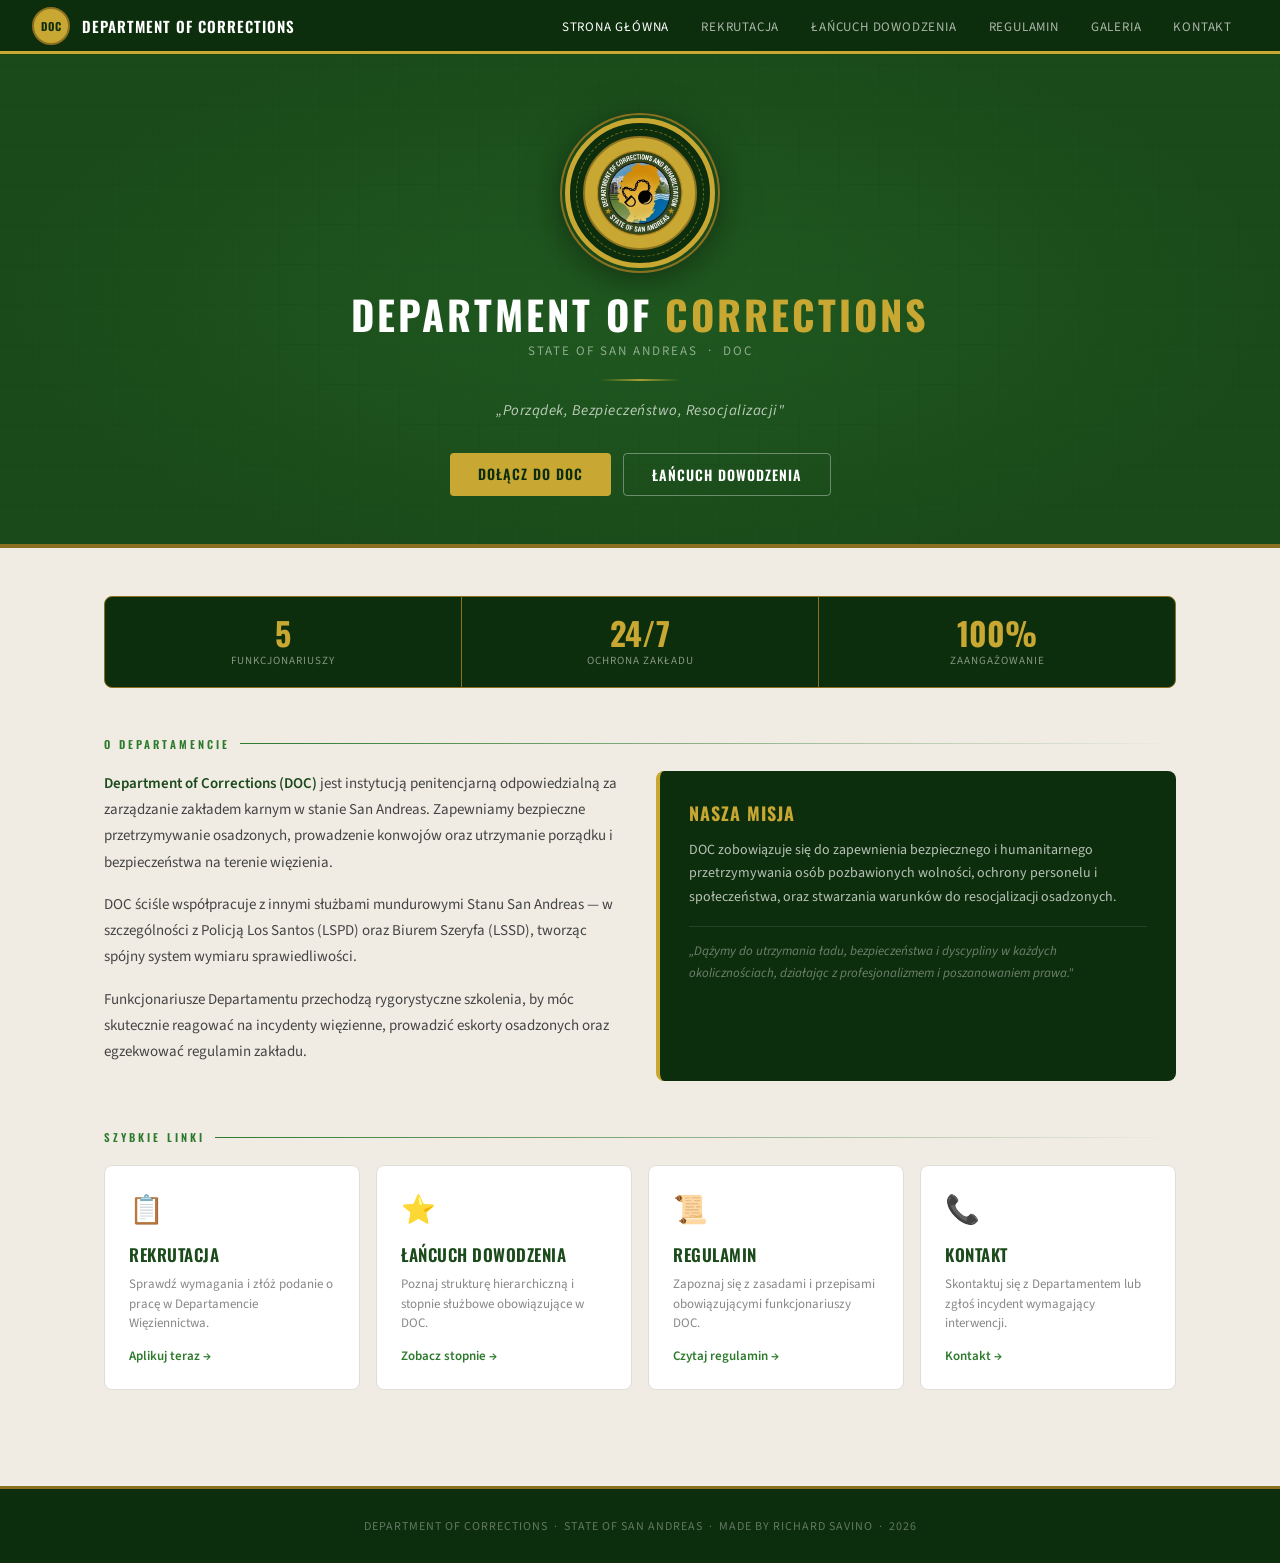
==== index.html @ b1333fed "Add files via upload" ====
﻿<!DOCTYPE html>
<html lang="pl">
<head>
<meta charset="UTF-8">
<meta name="viewport" content="width=device-width, initial-scale=1.0">
<title>DOC – Strona Główna</title>
<link href="https://fonts.googleapis.com/css2?family=Oswald:wght@400;500;600;700&family=Source+Sans+3:ital,wght@0,300;0,400;0,600;1,400&display=swap" rel="stylesheet">
<link rel="stylesheet" href="styles.css">
</head>
<body>

<nav class="topbar">
  <a class="topbar-brand" href="index.html">
    <div class="topbar-logo" title="Kliknij, aby dodać własne logo (PPM usuwa)">
  <span class="topbar-logo-text">DOC</span>
  <img class="topbar-logo-image" alt="Logo DOC">
</div>
    <div class="topbar-name">Department of Corrections</div>
  </a>
  <ul class="topbar-nav">
    <li><a href="index.html" class="active">Strona Główna</a></li>
    <li><a href="rekrutacja.html">Rekrutacja</a></li>
    <li><a href="lancuch-dowodzenia.html">Łańcuch Dowodzenia</a></li>
    <li><a href="regulamin.html">Regulamin</a></li>
    <li><a href="galeria.html">Galeria</a></li>
    <li><a href="kontakt.html">Kontakt</a></li>
  </ul>
</nav>

<div class="hero">
  <div class="hero-seal">
    <div class="hero-seal-ring"></div>
    <div class="hero-ring2"></div>
<div class="hero-seal-inner">
  <img src="src/Doc3.png" alt="Logo DOC" style="width:80%; height:80%; object-fit:contain;">
</div>
  </div>
  <h1>Department of <span>Corrections</span></h1>
  <div class="hero-sub">State of San Andreas &nbsp;·&nbsp; DOC</div>
  <div class="hero-divider"></div>
  <div class="hero-tagline">„Porządek, Bezpieczeństwo, Resocjalizacji"</div>
  <div class="hero-btns">
    <a href="rekrutacja.html" class="btn-primary">Dołącz do DOC</a>
    <a href="lancuch-dowodzenia.html" class="btn-outline">Łańcuch Dowodzenia</a>
  </div>
</div>

<div class="layout">

  <div class="stat-strip">
    <div class="stat-item">
      <div class="stat-num">5</div>
      <div class="stat-label">Funkcjonariuszy</div>
    </div>
    <div class="stat-item">
      <div class="stat-num">24/7</div>
      <div class="stat-label">Ochrona zakładu</div>
    </div>
    <div class="stat-item">
      <div class="stat-num">100%</div>
      <div class="stat-label">Zaangażowanie</div>
    </div>
  </div>

  <div class="sec-heading">O Departamencie</div>
  <div class="about-grid">
    <div class="about-text">
      <p><strong>Department of Corrections (DOC)</strong> jest instytucją penitencjarną odpowiedzialną za zarządzanie zakładem karnym w stanie San Andreas. Zapewniamy bezpieczne przetrzymywanie osadzonych, prowadzenie konwojów oraz utrzymanie porządku i bezpieczeństwa na terenie więzienia.</p>
      <p>DOC ściśle współpracuje z innymi służbami mundurowymi Stanu San Andreas — w szczególności z Policją Los Santos (LSPD) oraz Biurem Szeryfa (LSSD), tworząc spójny system wymiaru sprawiedliwości.</p>
      <p>Funkcjonariusze Departamentu przechodzą rygorystyczne szkolenia, by móc skutecznie reagować na incydenty więzienne, prowadzić eskorty osadzonych oraz egzekwować regulamin zakładu.</p>
    </div>
    <div class="mission-box">
      <h3>Nasza Misja</h3>
      <p>DOC zobowiązuje się do zapewnienia bezpiecznego i humanitarnego przetrzymywania osób pozbawionych wolności, ochrony personelu i społeczeństwa, oraz stwarzania warunków do resocjalizacji osadzonych.</p>
      <p class="quote">„Dążymy do utrzymania ładu, bezpieczeństwa i dyscypliny w każdych okolicznościach, działając z profesjonalizmem i poszanowaniem prawa."</p>
    </div>
  </div>

  <div class="sec-heading">Szybkie Linki</div>
  <div class="cards">
    <a href="rekrutacja.html" class="card">
      <div class="card-icon">📋</div>
      <h3>Rekrutacja</h3>
      <p>Sprawdź wymagania i złóż podanie o pracę w Departamencie Więziennictwa.</p>
      <div class="card-arrow">Aplikuj teraz →</div>
    </a>
    <a href="lancuch-dowodzenia.html" class="card">
      <div class="card-icon">⭐</div>
      <h3>Łańcuch Dowodzenia</h3>
      <p>Poznaj strukturę hierarchiczną i stopnie służbowe obowiązujące w DOC.</p>
      <div class="card-arrow">Zobacz stopnie →</div>
    </a>
    <a href="regulamin.html" class="card">
      <div class="card-icon">📜</div>
      <h3>Regulamin</h3>
      <p>Zapoznaj się z zasadami i przepisami obowiązującymi funkcjonariuszy DOC.</p>
      <div class="card-arrow">Czytaj regulamin →</div>
    </a>
    <a href="kontakt.html" class="card">
      <div class="card-icon">📞</div>
      <h3>Kontakt</h3>
      <p>Skontaktuj się z Departamentem lub zgłoś incydent wymagający interwencji.</p>
      <div class="card-arrow">Kontakt →</div>
    </a>
  </div>

</div>

<footer>
  <p>Department of Corrections &nbsp;·&nbsp; State of San Andreas &nbsp;·&nbsp; made by Richard Savino &nbsp;·&nbsp; 2026</p>
</footer>

<script>
</script>
</body>
</html>
---- styles.css ----
:root {
  --g-darkest: #0d2e0d;
  --g-dark: #1a4a1a;
  --g-mid: #2d7a2d;
  --g-light: #4a9a4a;
  --g-pale: #e8f5e8;
  --gold: #c8a832;
  --gold-light: #e8c84a;
  --gold-dark: #8a7020;
  --cream: #f5f0e8;
  --bg: #f0ece4;
  --text: #1a1a1a;
  --text-mid: #444;
  --text-light: #888;
  --white: #fff;
}

* { margin:0; padding:0; box-sizing:border-box; }

body {
  font-family: 'Source Sans 3', sans-serif;
  background: var(--bg);
  color: var(--text);
  display: flex;
  flex-direction: column;
  min-height: 100vh;
}

/* TOPBAR */
.topbar {
  background: var(--g-darkest);
  border-bottom: 3px solid var(--gold);
  padding: 0 2rem;
  display: flex;
  align-items: center;
  justify-content: space-between;
  height: 54px;
  position: sticky;
  top: 0;
  z-index: 100;
}

.topbar-brand {
  display: flex;
  align-items: center;
  gap: 12px;
  text-decoration: none;
}

.topbar-logo {
  width: 38px;
  height: 38px;
  border-radius: 50%;
  background: var(--gold);
  display: flex;
  align-items: center;
  justify-content: center;
  font-family: 'Oswald', sans-serif;
  font-size: 11px;
  font-weight: 700;
  color: var(--g-darkest);
  letter-spacing: 1px;
  border: 2px solid var(--gold-dark);
  flex-shrink: 0;
  position: relative;
  overflow: hidden;
  cursor: pointer;
}

.topbar-logo-image {
  width: 100%;
  height: 100%;
  object-fit: cover;
  display: none;
}

.topbar-logo.has-image .topbar-logo-image { display: block; }
.topbar-logo.has-image .topbar-logo-text { display: none; }

.topbar-name {
  font-family: 'Oswald', sans-serif;
  font-size: 15px;
  font-weight: 600;
  color: #fff;
  letter-spacing: 1px;
  text-transform: uppercase;
}

.topbar-nav {
  display: flex;
  list-style: none;
}

.topbar-nav a {
  display: block;
  padding: 0 1rem;
  height: 54px;
  line-height: 54px;
  color: rgba(255, 255, 255, .65);
  text-decoration: none;
  font-size: 13px;
  font-weight: 400;
  text-transform: uppercase;
  letter-spacing: .8px;
  border-bottom: 3px solid transparent;
  margin-bottom: -3px;
  transition: color .2s, border-color .2s;
}

.topbar-nav a:hover, .topbar-nav a.active {
  color: #fff;
  border-bottom-color: var(--gold);
}

/* PAGE HEADER (Subpages) */
.page-header {
  background: var(--g-dark);
  padding: 2.5rem 2rem;
  border-bottom: 3px solid var(--gold-dark);
}

.page-header-inner {
  max-width: 1120px;
  margin: 0 auto;
}

.breadcrumb {
  font-size: 12px;
  color: rgba(255, 255, 255, .5);
  text-transform: uppercase;
  letter-spacing: .8px;
  margin-bottom: .6rem;
}

.breadcrumb a {
  color: rgba(255, 255, 255, .45);
  text-decoration: none;
}

.breadcrumb span { color: var(--gold); }

h1 {
  font-family: 'Oswald', sans-serif;
  font-size: 34px;
  color: #fff;
  text-transform: uppercase;
  letter-spacing: 2px;
}

.sub {
  color: rgba(255, 255, 255, .65);
  margin-top: .4rem;
}

/* LAYOUT */
.layout {
  max-width: 1120px;
  margin: 0 auto;
  padding: 3rem 1.5rem;
  width: 100%;
}

/* HERO (index.html) */
.hero {
  background: var(--g-dark);
  background-image: repeating-linear-gradient(0deg, transparent, transparent 39px, rgba(0, 0, 0, .07) 40px), repeating-linear-gradient(90deg, transparent, transparent 39px, rgba(0, 0, 0, .07) 40px);
  padding: 4rem 2rem 3rem;
  text-align: center;
  position: relative;
  overflow: hidden;
  border-bottom: 4px solid var(--gold-dark);
}

.hero::before {
  content: '';
  position: absolute;
  inset: 0;
  background: radial-gradient(ellipse 70% 80% at 50% 50%, rgba(45, 122, 45, .3) 0%, transparent 70%);
  pointer-events: none;
}

.hero-seal {
  width: 150px;
  height: 150px;
  border-radius: 50%;
  background: var(--g-darkest);
  border: 5px solid var(--gold);
  box-shadow: 0 0 0 3px var(--g-dark), 0 0 0 5px var(--gold-dark), 0 8px 40px rgba(0, 0, 0, .5);
  display: flex;
  align-items: center;
  justify-content: center;
  margin: 0 auto 1.5rem;
  position: relative;
}

.hero-seal-inner {
  width: 114px;
  height: 114px;
  border-radius: 50%;
  background: var(--gold);
  display: flex;
  align-items: center;
  justify-content: center;
  flex-direction: column;
  border: 2px solid var(--gold-dark);
}

.hero-seal-emoji {
  font-size: 40px;
  line-height: 1;
}

.hero-seal-text {
  font-family: 'Oswald', sans-serif;
  font-size: 9px;
  font-weight: 700;
  color: var(--g-darkest);
  letter-spacing: 2px;
  margin-top: 3px;
}

.hero-seal-ring {
  position: absolute;
  inset: 6px;
  border-radius: 50%;
  border: 1.5px dashed rgba(200, 168, 50, .5);
  animation: spin 30s linear infinite;
}

@keyframes spin { to { transform: rotate(360deg); } }

.hero-ring2 {
  position: absolute;
  inset: 14px;
  border-radius: 50%;
  border: 1px dotted rgba(200, 168, 50, .25);
  animation: spin 18s linear infinite reverse;
}

.hero h1 {
  font-family: 'Oswald', sans-serif;
  font-size: 40px;
  font-weight: 700;
  color: #fff;
  text-transform: uppercase;
  letter-spacing: 3px;
  line-height: 1.1;
  position: relative;
}

.hero h1 span { color: var(--gold); }

.hero-sub {
  font-size: 13px;
  color: rgba(255, 255, 255, .5);
  text-transform: uppercase;
  letter-spacing: 2px;
  margin-top: 6px;
  position: relative;
}

.hero-divider {
  width: 80px;
  height: 2px;
  background: linear-gradient(to right, transparent, var(--gold), transparent);
  margin: 1.2rem auto;
}

.hero-tagline {
  font-size: 15px;
  color: rgba(255, 255, 255, .7);
  font-style: italic;
  letter-spacing: .5px;
  position: relative;
}

.hero-btns {
  display: flex;
  gap: 12px;
  justify-content: center;
  margin-top: 2rem;
  position: relative;
  flex-wrap: wrap;
}

.btn-primary {
  background: var(--gold);
  color: var(--g-darkest);
  font-family: 'Oswald', sans-serif;
  font-size: 14px;
  font-weight: 600;
  text-transform: uppercase;
  letter-spacing: 1px;
  padding: 10px 28px;
  border-radius: 4px;
  text-decoration: none;
  border: none;
  cursor: pointer;
  transition: background .2s, transform .15s;
}

.btn-primary:hover {
  background: var(--gold-light);
  transform: translateY(-1px);
}

.btn-outline {
  background: transparent;
  color: #fff;
  font-family: 'Oswald', sans-serif;
  font-size: 14px;
  font-weight: 600;
  text-transform: uppercase;
  letter-spacing: 1px;
  padding: 10px 28px;
  border-radius: 4px;
  text-decoration: none;
  border: 1.5px solid rgba(255, 255, 255, .35);
  cursor: pointer;
  transition: border-color .2s, transform .15s;
}

.btn-outline:hover {
  border-color: #fff;
  transform: translateY(-1px);
}

/* STAT STRIP */
.stat-strip {
  display: grid;
  grid-template-columns: repeat(auto-fit, minmax(160px, 1fr));
  gap: 1px;
  background: var(--gold-dark);
  border: 1px solid var(--gold-dark);
  border-radius: 8px;
  overflow: hidden;
  margin-bottom: 3rem;
}

.stat-item {
  background: var(--g-darkest);
  padding: 1.2rem 1.5rem;
  text-align: center;
}

.stat-num {
  font-family: 'Oswald', sans-serif;
  font-size: 32px;
  font-weight: 700;
  color: var(--gold);
  line-height: 1;
}

.stat-label {
  font-size: 11px;
  color: rgba(255, 255, 255, .5);
  text-transform: uppercase;
  letter-spacing: 1px;
  margin-top: 4px;
}

/* SECTION HEADING */
.sec-heading {
  font-family: 'Oswald', sans-serif;
  font-size: 11px;
  font-weight: 600;
  text-transform: uppercase;
  letter-spacing: 3px;
  color: var(--g-mid);
  margin-bottom: 1.2rem;
  display: flex;
  align-items: center;
  gap: 10px;
}

.sec-heading::after {
  content: '';
  flex: 1;
  height: 1px;
  background: linear-gradient(to right, var(--g-mid), transparent);
}

/* ABOUT BLOCK */
.about-grid {
  display: grid;
  grid-template-columns: 1fr 1fr;
  gap: 2rem;
  margin-bottom: 3rem;
}

@media(max-width:640px) { .about-grid { grid-template-columns: 1fr; } }

.about-text {
  font-size: 15px;
  line-height: 1.75;
  color: var(--text-mid);
}

.about-text p { margin-bottom: 1rem; }
.about-text strong { color: var(--g-dark); font-weight: 600; }

.mission-box {
  background: var(--g-darkest);
  border-radius: 8px;
  padding: 1.8rem;
  border-left: 4px solid var(--gold);
}

.mission-box h3 {
  font-family: 'Oswald', sans-serif;
  font-size: 18px;
  color: var(--gold);
  text-transform: uppercase;
  letter-spacing: 1px;
  margin-bottom: .8rem;
}

.mission-box p {
  font-size: 14px;
  color: rgba(255, 255, 255, .7);
  line-height: 1.7;
}

.mission-box .quote {
  font-style: italic;
  font-size: 13px;
  color: rgba(255, 255, 255, .4);
  margin-top: 1rem;
  border-top: 1px solid rgba(255, 255, 255, .1);
  padding-top: .8rem;
}

/* CARDS */
.cards {
  display: grid;
  grid-template-columns: repeat(auto-fit, minmax(220px, 1fr));
  gap: 1rem;
  margin-bottom: 3rem;
}

.card {
  background: #fff;
  border-radius: 8px;
  border: 1px solid #e0ddd8;
  padding: 1.5rem;
  text-decoration: none;
  color: inherit;
  transition: transform .2s, box-shadow .2s;
  display: block;
}

.card:hover {
  transform: translateY(-3px);
  box-shadow: 0 8px 24px rgba(0, 0, 0, .1);
}

.card-icon {
  font-size: 28px;
  margin-bottom: .8rem;
}

.card h3 {
  font-family: 'Oswald', sans-serif;
  font-size: 17px;
  font-weight: 600;
  color: var(--g-dark);
  text-transform: uppercase;
  letter-spacing: .5px;
  margin-bottom: .5rem;
}

.card p {
  font-size: 13px;
  color: var(--text-light);
  line-height: 1.5;
}

.card-arrow {
  font-size: 13px;
  color: var(--g-mid);
  margin-top: .8rem;
  font-weight: 600;
}

/* GALLERY (galeria.html) */
.gallery-grid {
  display: grid;
  grid-template-columns: repeat(auto-fit, minmax(290px, 1fr));
  gap: 1rem;
}

.gallery-item {
  background: #fff;
  border: 1px solid #ddd8d2;
  border-radius: 10px;
  overflow: hidden;
  box-shadow: 0 4px 14px rgba(0, 0, 0, .06);
}

.gallery-img {
  width: 100%;
  aspect-ratio: 16/10;
  object-fit: cover;
  display: block;
  cursor: zoom-in;
}

.gallery-title {
  padding: .8rem 1rem;
  font-family: 'Oswald', sans-serif;
  text-transform: uppercase;
  letter-spacing: .8px;
  color: var(--g-dark);
}

.lightbox {
  position: fixed;
  inset: 0;
  background: rgba(0, 0, 0, .86);
  display: none;
  align-items: center;
  justify-content: center;
  z-index: 999;
  padding: 2rem;
}

.lightbox.open { display: flex; }
.lightbox-img { max-width: min(92vw, 1600px); max-height: 88vh; object-fit: contain; border-radius: 8px; }

.lightbox-btn {
  position: absolute;
  top: 50%;
  transform: translateY(-50%);
  border: none;
  width: 52px;
  height: 52px;
  border-radius: 50%;
  background: rgba(255, 255, 255, .16);
  color: #fff;
  font-size: 26px;
  cursor: pointer;
}

.lightbox-prev { left: 18px; }
.lightbox-next { right: 18px; }

.lightbox-close {
  position: absolute;
  top: 16px;
  right: 16px;
  border: none;
  width: 44px;
  height: 44px;
  border-radius: 50%;
  background: rgba(255, 255, 255, .16);
  color: #fff;
  font-size: 26px;
  cursor: pointer;
}

/* KONTAKT (kontakt.html) */
.hq {
  background: #fff;
  border: 1px solid #ddd8d2;
  border-radius: 8px;
  overflow: hidden;
  margin-bottom: 2.2rem;
}

.hq-top {
  background: linear-gradient(135deg, var(--g-darkest), var(--g-dark));
  padding: 1.1rem 1.4rem;
  color: #fff;
  font-family: 'Oswald', sans-serif;
  letter-spacing: 1px;
  text-transform: uppercase;
}

.hq-grid {
  display: grid;
  grid-template-columns: 1fr 1fr;
  gap: 1rem;
  padding: 1.4rem;
}

.hq-item small {
  display: block;
  font-size: 11px;
  color: var(--text-light);
  text-transform: uppercase;
  letter-spacing: .8px;
  margin-bottom: 4px;
}

.hq-item div { font-size: 15px; color: var(--text); }

/* ŁAŃCUCH DOWODZENIA (lancuch-dowodzenia.html) */
.pyramid { display: flex; flex-direction: column; gap: 1rem; }
.tier { display: flex; gap: 1rem; justify-content: center; flex-wrap: wrap; }

.staff-card { width: 300px; background: #fff; border: 1px solid #dfd8ce; border-radius: 12px; overflow: hidden; box-shadow: 0 6px 16px rgba(0, 0, 0, .08); }
.staff-card img.staff-photo { width: 100%; aspect-ratio: 4/3; object-fit: cover; display: block; }
.staff-body { padding: 1rem; }
.staff-card.chief .staff-body { background: linear-gradient(135deg, #f6e8b0, #dcc26a); }
.staff-card.commander .staff-body { background: linear-gradient(135deg, #f1f1f1, #cbcbcb); }
.staff-rank { font-family: 'Oswald', sans-serif; font-size: 13px; text-transform: uppercase; letter-spacing: .7px; color: #1f1f1f; }
.staff-name { font-size: 20px; font-weight: 700; margin-top: .2rem; color: #141414; }

/* REGULAMIN (regulamin.html) */
.main-container {
  max-width: 1080px;
  margin: 0 auto;
  padding: 3rem 1.5rem;
  width: 100%;
  flex: 1;
}

.selector-row {
  display: flex;
  justify-content: center;
  gap: 2rem;
  margin-bottom: 0;
}

.selector-box {
  background: var(--g-dark);
  border: 3px solid var(--g-mid);
  border-radius: 12px;
  padding: 2.5rem 3rem;
  cursor: pointer;
  transition: all 0.3s ease;
  text-align: center;
  flex: 1;
  position: relative;
}

.selector-box:hover {
  background: var(--g-mid);
  border-color: var(--gold);
  transform: translateY(-4px);
  box-shadow: 0 10px 30px rgba(0, 0, 0, 0.2);
}

.selector-box.active {
  background: var(--g-darkest);
  border-color: var(--gold);
  transform: translateY(0);
  box-shadow: 0 6px 20px rgba(0, 0, 0, 0.25);
  border-bottom-left-radius: 0;
  border-bottom-right-radius: 0;
  border-bottom-color: var(--g-darkest);
}

.selector-box h2 {
  font-family: 'Oswald', sans-serif;
  font-size: 24px;
  color: #fff;
  text-transform: uppercase;
  letter-spacing: 2px;
  margin: 0;
}

.selector-box p {
  color: rgba(255, 255, 255, 0.7);
  margin-top: 0.5rem;
  font-size: 14px;
}

.selector-box .arrow {
  display: inline-block;
  margin-left: 8px;
  color: var(--gold);
  font-size: 18px;
  transition: transform 0.3s ease;
}

.selector-box.active .arrow { transform: rotate(180deg); }

.expand-wrapper {
  max-width: 1080px;
  margin: 0 auto;
  overflow: hidden;
  max-height: 0;
  transition: max-height 0.5s ease, opacity 0.4s ease;
  opacity: 0;
}

.expand-wrapper.open {
  max-height: 5000px;
  opacity: 1;
}

.expand-inner {
  background: #fff;
  border: 1px solid #ddd;
  border-top: none;
  border-radius: 0 0 12px 12px;
  padding: 2rem;
  margin-bottom: 2rem;
}

.rule-section { background: #fff; border: 1px solid #dfd8ce; border-radius: 10px; overflow: hidden; margin-bottom: 1rem; }
.rule-section:last-child { margin-bottom: 0; }
.rule-head { background: var(--g-darkest); color: #fff; padding: .85rem 1rem; font-family: 'Oswald', sans-serif; font-size: 18px; letter-spacing: .8px; text-transform: uppercase; }
.rule-body { padding: 1rem; }
.rule-item { margin-bottom: .8rem; }
.rule-item:last-child { margin-bottom: 0; }
.rule-num { font-family: 'Oswald', sans-serif; color: var(--g-mid); font-size: 15px; margin-bottom: .15rem; }
.rule-text { color: var(--text-mid); line-height: 1.55; font-size: 15px; }
.rule-warn { margin-top: .8rem; background: #fff8e1; border-left: 4px solid var(--gold); padding: .65rem .8rem; color: #7a6010; border-radius: 0 6px 6px 0; font-size: 14px; }
.rule-danger { margin-top: .8rem; background: #ffeaea; border-left: 4px solid #e53935; padding: .65rem .8rem; color: #b03131; border-radius: 0 6px 6px 0; font-size: 14px; }

/* REKRUTACJA (rekrutacja.html) */
.poster-text { background: #fff; border: 1px solid #ddd8d2; border-radius: 10px; padding: 1.8rem; box-shadow: 0 4px 14px rgba(0, 0, 0, .06); }
.poster-text h2 { font-family: 'Oswald', sans-serif; font-size: 30px; line-height: 1.15; color: var(--g-dark); text-transform: uppercase; margin-bottom: 1.1rem; }
.poster-text p { font-size: 16px; color: var(--text-mid); line-height: 1.65; margin-bottom: 1rem; }

.sec-title { font-family: 'Oswald', sans-serif; font-size: 22px; text-transform: uppercase; color: var(--g-dark); margin: 1.2rem 0 .6rem; }
.list-box { display: grid; grid-template-columns: 1fr 1fr; gap: 1rem; margin-bottom: .8rem; }
.list-card { background: #f8f6f2; border: 1px solid #e7e2db; border-radius: 8px; padding: 1rem; }
.list-card ul { list-style: none; }
.list-card li { padding: .45rem 0; border-bottom: 1px solid #ece7e0; color: var(--text-mid); font-size: 15px; }
.list-card li:last-child { border-bottom: none; }

.note { background: #eef7ee; border-left: 4px solid var(--g-mid); border-radius: 0 8px 8px 0; padding: 1rem 1.1rem; margin-top: 1rem; font-size: 15px; color: #1f4f1f; line-height: 1.6; }

.poster-image-wrap { margin-top: 1.5rem; background: #fff; border: 1px solid #ddd8d2; border-radius: 10px; padding: 1rem; }
.poster-image { width: 100%; max-width: 680px; display: block; margin: 0 auto; border-radius: 8px; border: 2px solid #d8d1c8; }

/* FOOTER */
footer {
  background: var(--g-darkest);
  border-top: 3px solid var(--gold-dark);
  padding: 1.8rem 2rem;
  text-align: center;
  margin-top: auto;
}

footer p {
  font-size: 12px;
  color: rgba(255, 255, 255, .35);
  text-transform: uppercase;
  letter-spacing: 1px;
}

/* RESPONSIVE */
@media(max-width: 760px) {
  .topbar-nav { display: none; }
  h1 { font-size: 26px; }
  .hero h1 { font-size: 26px; }
  .stat-num { font-size: 24px; }
  .hq-grid { grid-template-columns: 1fr; }
  .staff-card { width: 100%; max-width: 360px; }
  .selector-row { flex-direction: column; gap: 0; }
  .selector-box { min-width: auto; width: 100%; padding: 1.5rem; border-radius: 12px !important; margin-bottom: .5rem; }
  .selector-box.active { border-radius: 12px !important; border-bottom-color: var(--gold); margin-bottom: 0; }
  .expand-inner { border-radius: 0 0 12px 12px; }
  .list-box { grid-template-columns: 1fr; }
  .poster-text h2 { font-size: 24px; }
  .lightbox-btn { display: none; }
}
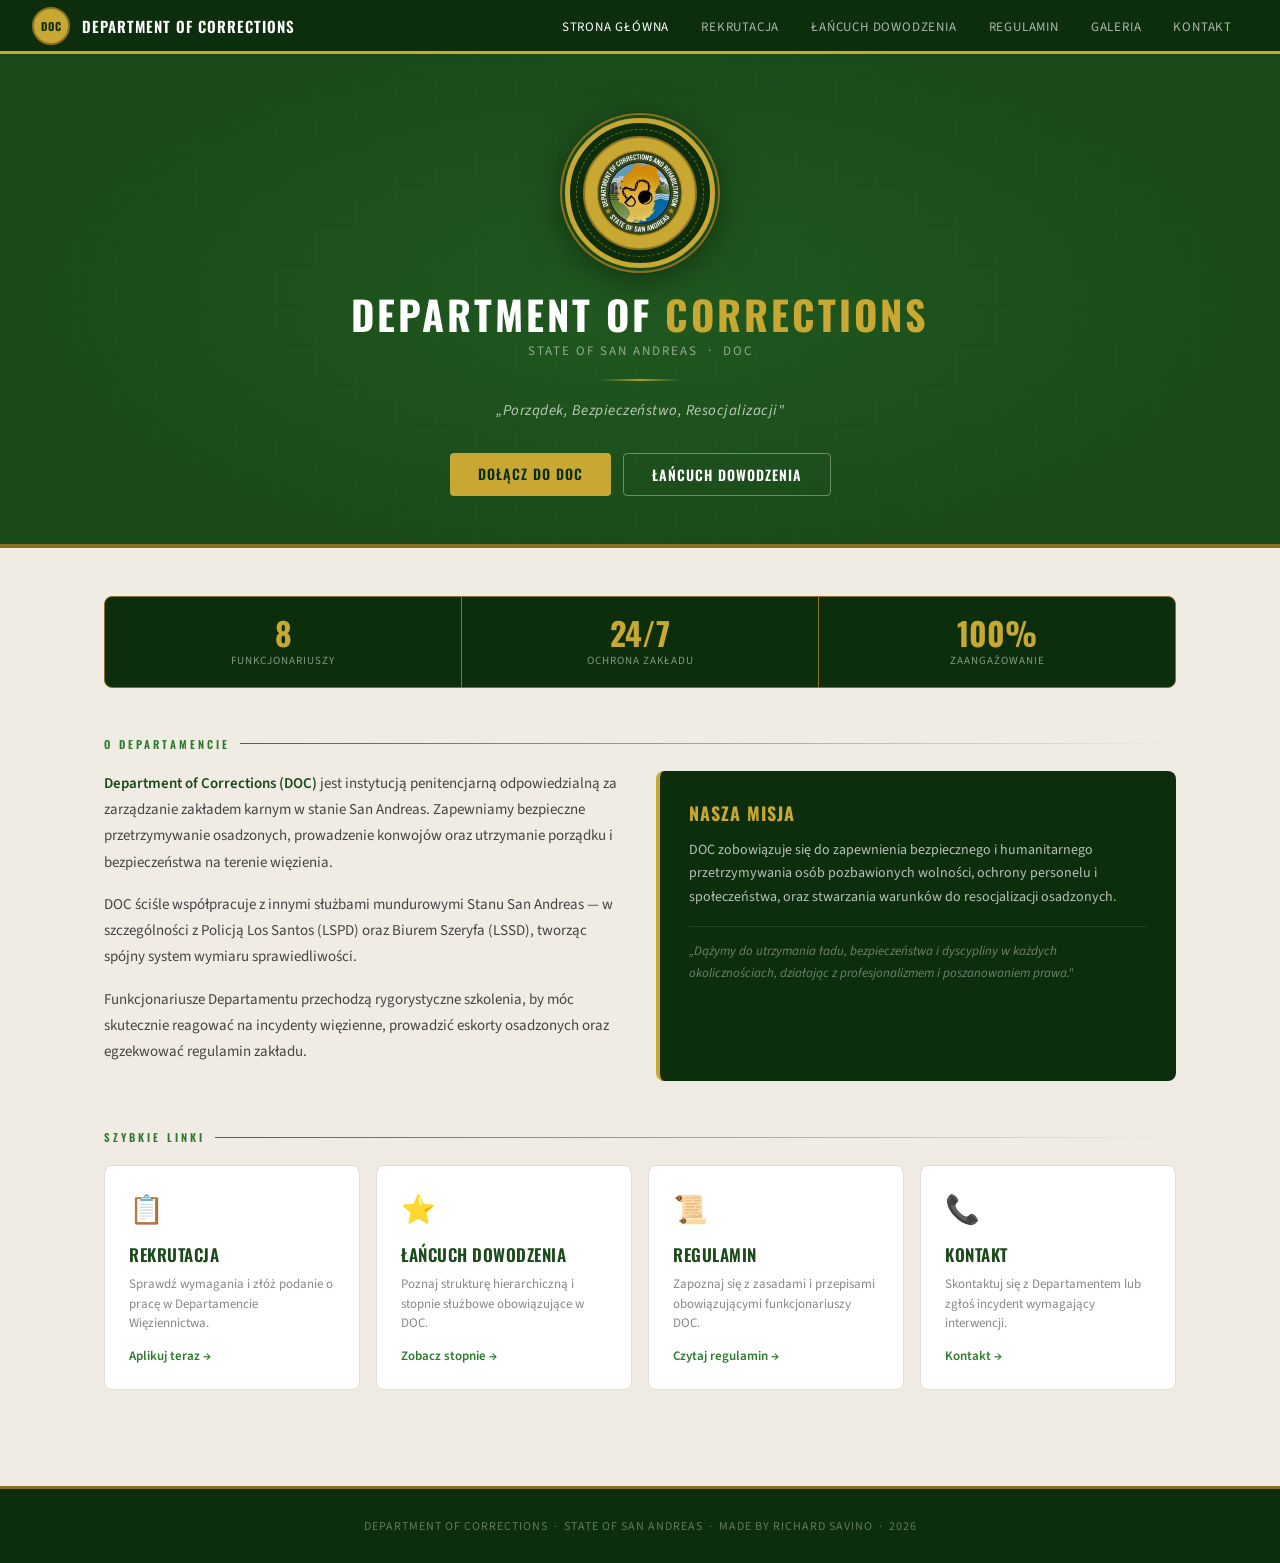
==== commit 23577c18: "Update index.html" ====
--- a/index.html
+++ b/index.html
@@ -4,6 +4,7 @@
 <meta charset="UTF-8">
 <meta name="viewport" content="width=device-width, initial-scale=1.0">
 <title>DOC – Strona Główna</title>
+  <link rel="icon" sizes="32x32" href="src/Doc3.png">
 <link href="https://fonts.googleapis.com/css2?family=Oswald:wght@400;500;600;700&family=Source+Sans+3:ital,wght@0,300;0,400;0,600;1,400&display=swap" rel="stylesheet">
 <link rel="stylesheet" href="styles.css">
 </head>
@@ -49,7 +50,7 @@
 
   <div class="stat-strip">
     <div class="stat-item">
-      <div class="stat-num">5</div>
+      <div class="stat-num">8</div>
       <div class="stat-label">Funkcjonariuszy</div>
     </div>
     <div class="stat-item">
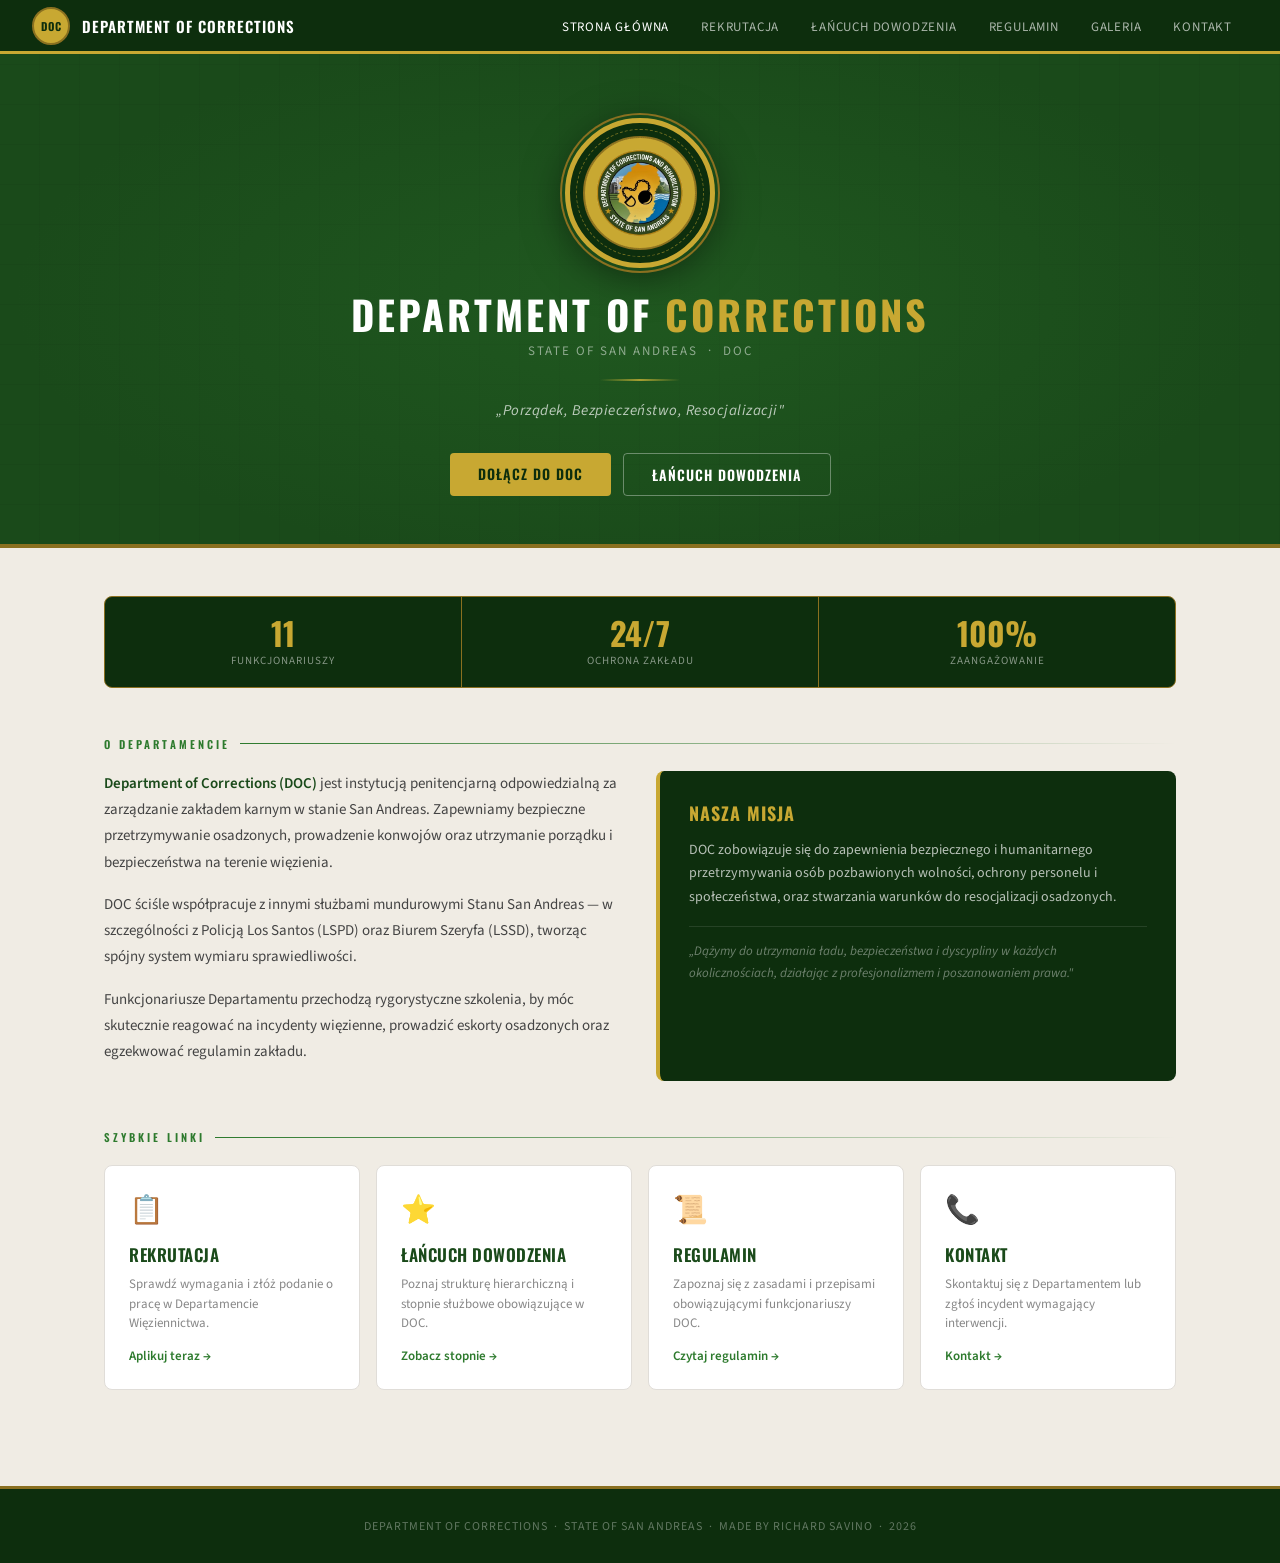
==== commit cc5715a7: "Update index.html" ====
--- a/index.html
+++ b/index.html
@@ -50,7 +50,7 @@
 
   <div class="stat-strip">
     <div class="stat-item">
-      <div class="stat-num">8</div>
+      <div class="stat-num">11</div>
       <div class="stat-label">Funkcjonariuszy</div>
     </div>
     <div class="stat-item">
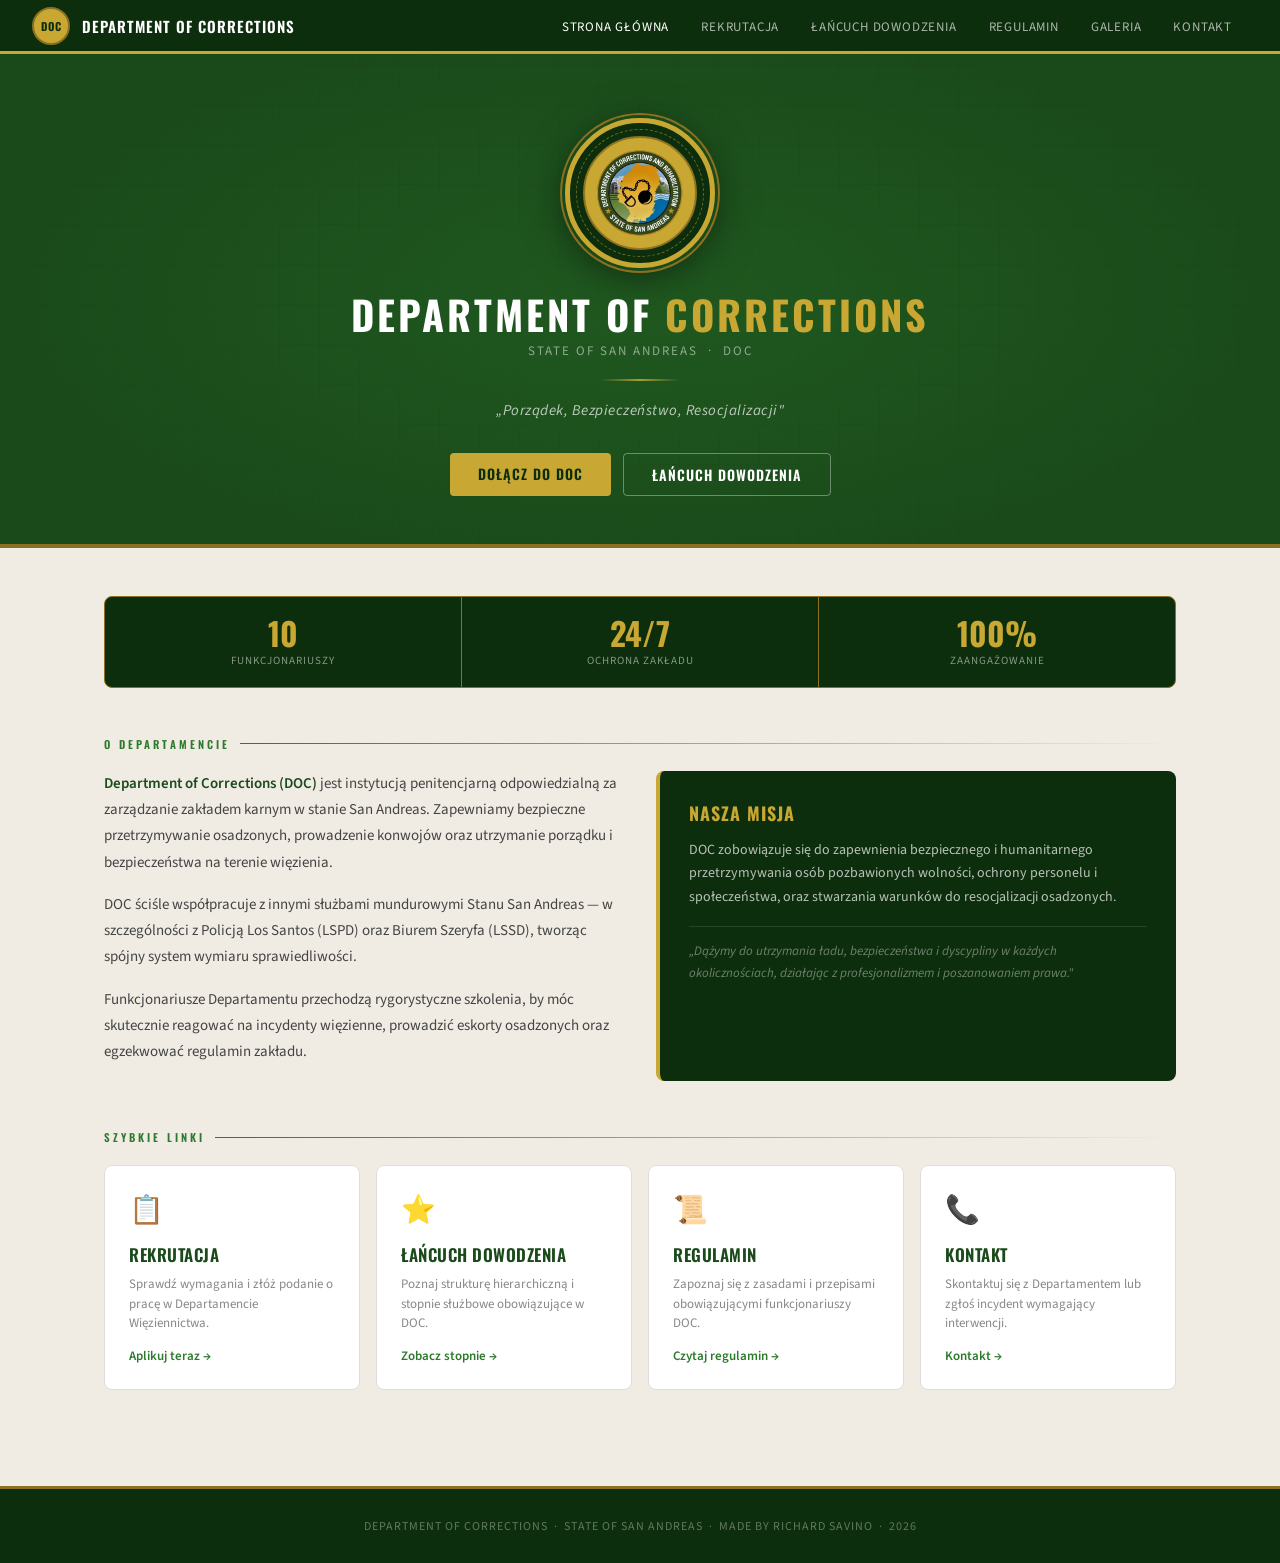
==== commit 9e0f393c: "Update index.html" ====
--- a/index.html
+++ b/index.html
@@ -50,7 +50,7 @@
 
   <div class="stat-strip">
     <div class="stat-item">
-      <div class="stat-num">11</div>
+      <div class="stat-num">10</div>
       <div class="stat-label">Funkcjonariuszy</div>
     </div>
     <div class="stat-item">
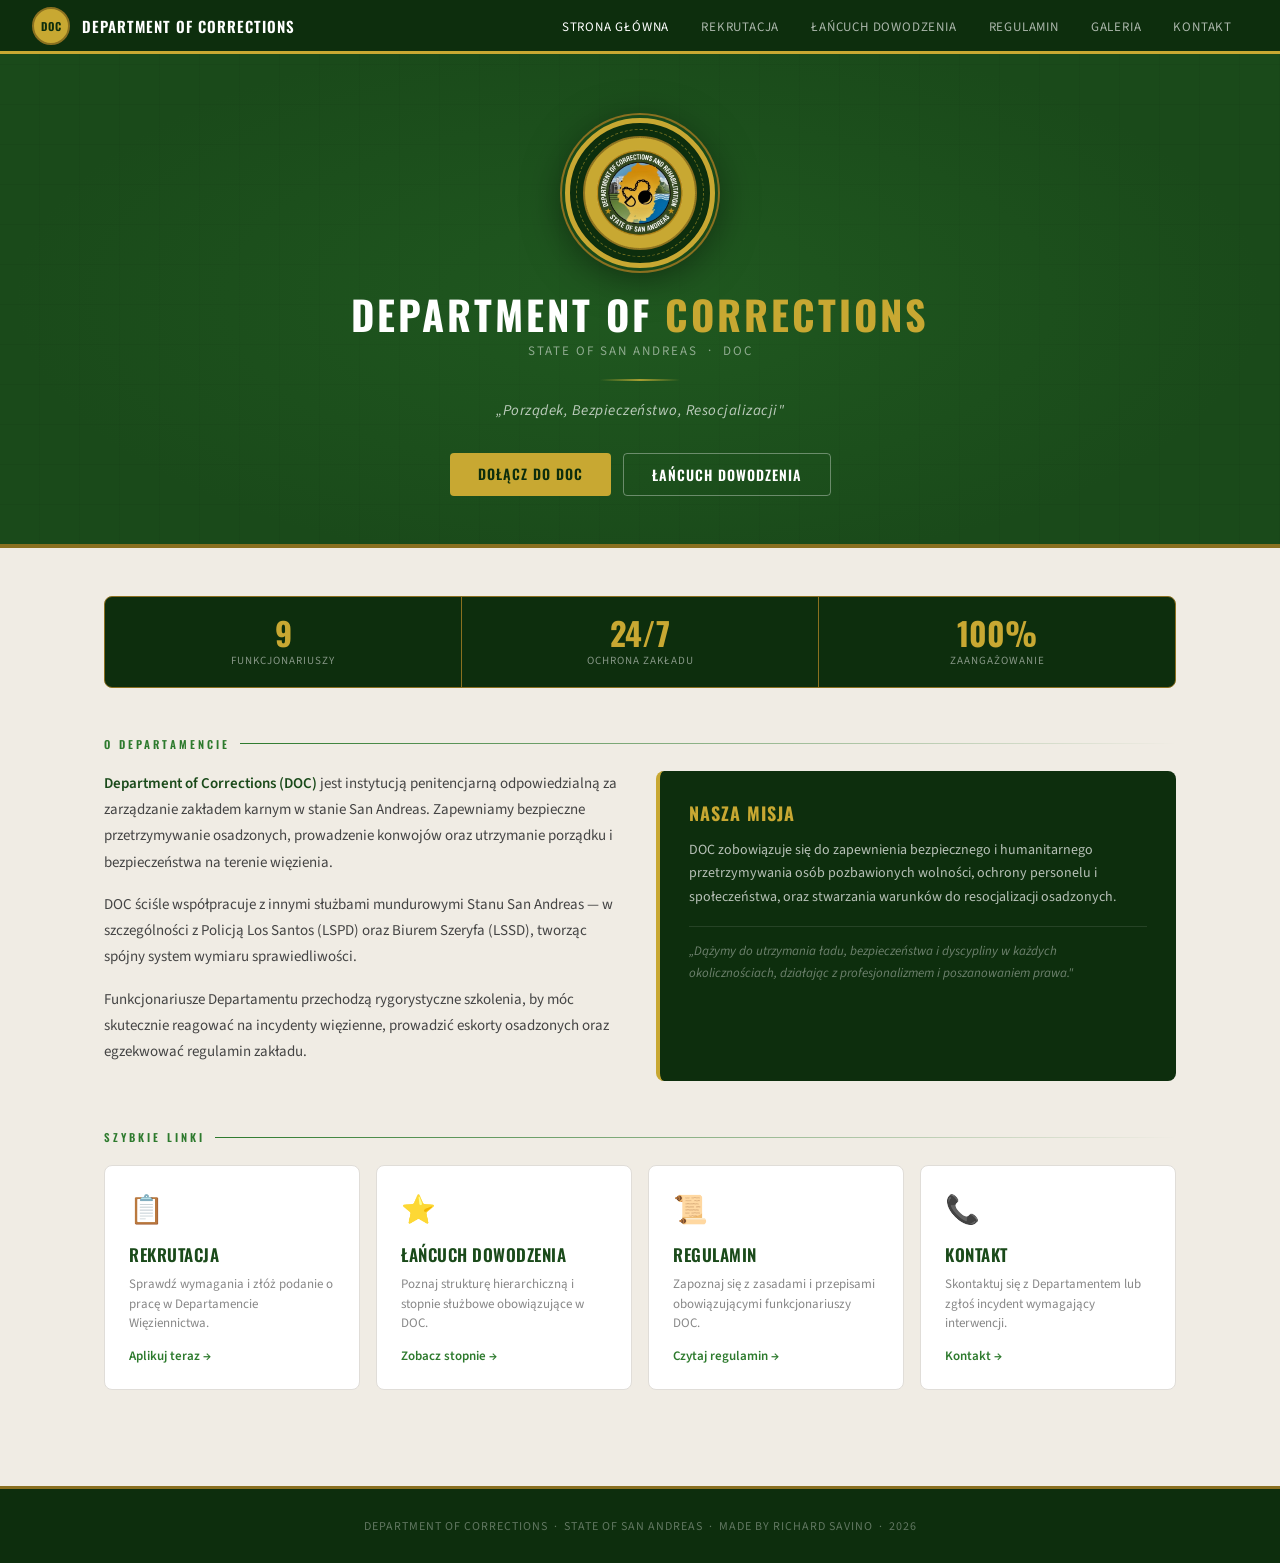
==== commit 53d0a256: "Update index.html" ====
--- a/index.html
+++ b/index.html
@@ -50,7 +50,7 @@
 
   <div class="stat-strip">
     <div class="stat-item">
-      <div class="stat-num">10</div>
+      <div class="stat-num">9</div>
       <div class="stat-label">Funkcjonariuszy</div>
     </div>
     <div class="stat-item">
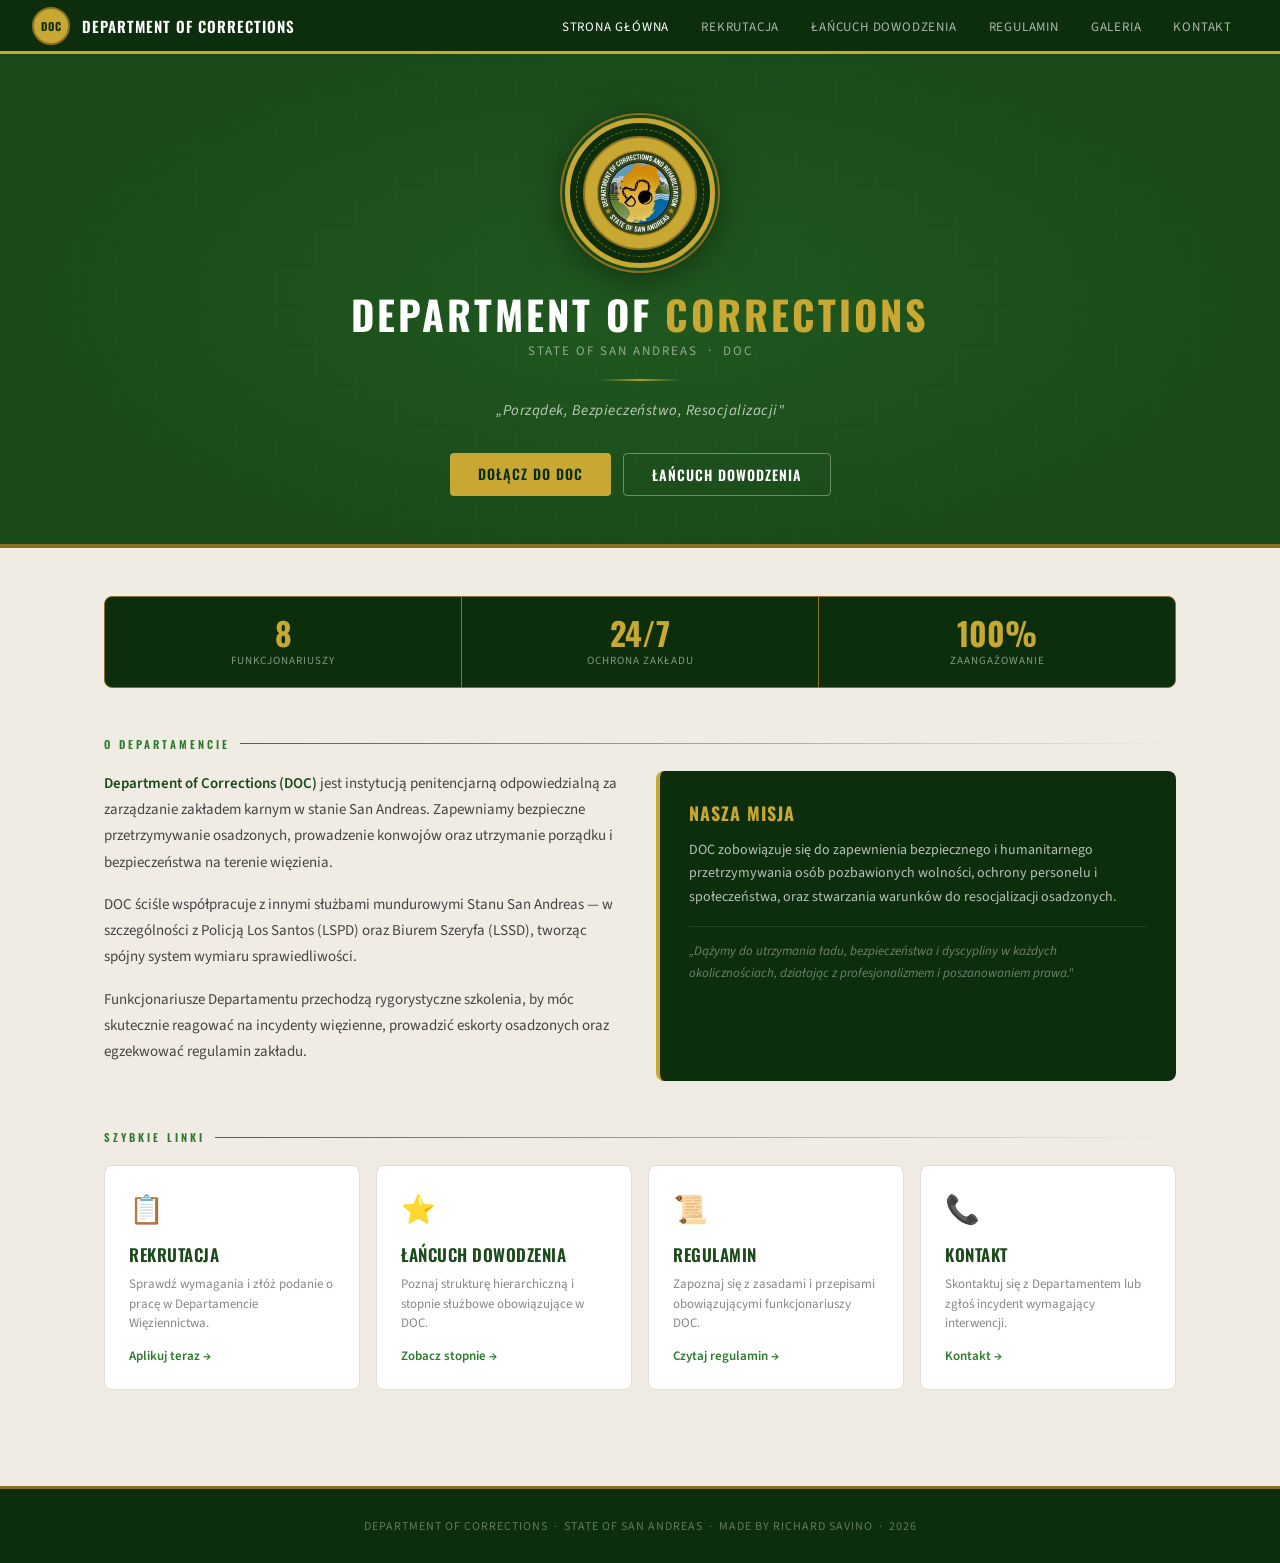
==== commit e6cced6d: "Update index.html" ====
--- a/index.html
+++ b/index.html
@@ -50,7 +50,7 @@
 
   <div class="stat-strip">
     <div class="stat-item">
-      <div class="stat-num">9</div>
+      <div class="stat-num">8</div>
       <div class="stat-label">Funkcjonariuszy</div>
     </div>
     <div class="stat-item">
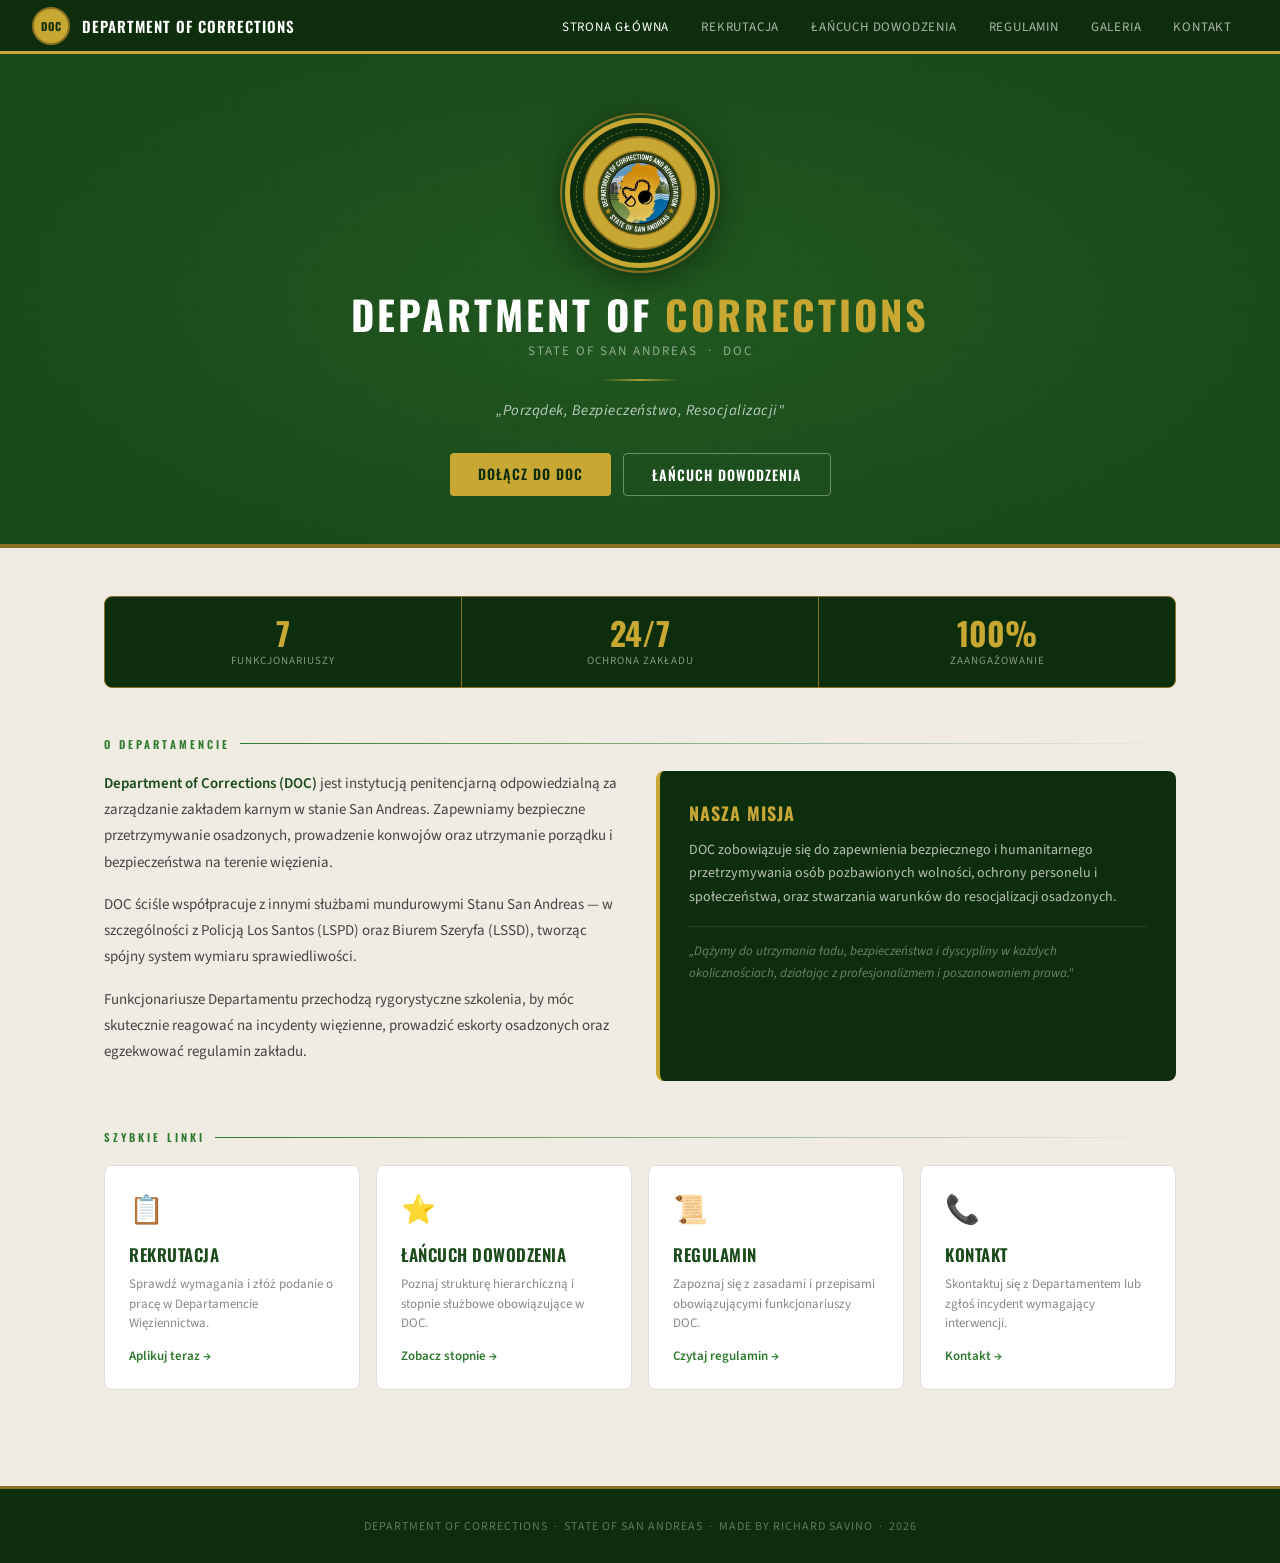
==== commit 24d75fcd: "Update index.html" ====
--- a/index.html
+++ b/index.html
@@ -50,7 +50,7 @@
 
   <div class="stat-strip">
     <div class="stat-item">
-      <div class="stat-num">8</div>
+      <div class="stat-num">7</div>
       <div class="stat-label">Funkcjonariuszy</div>
     </div>
     <div class="stat-item">
